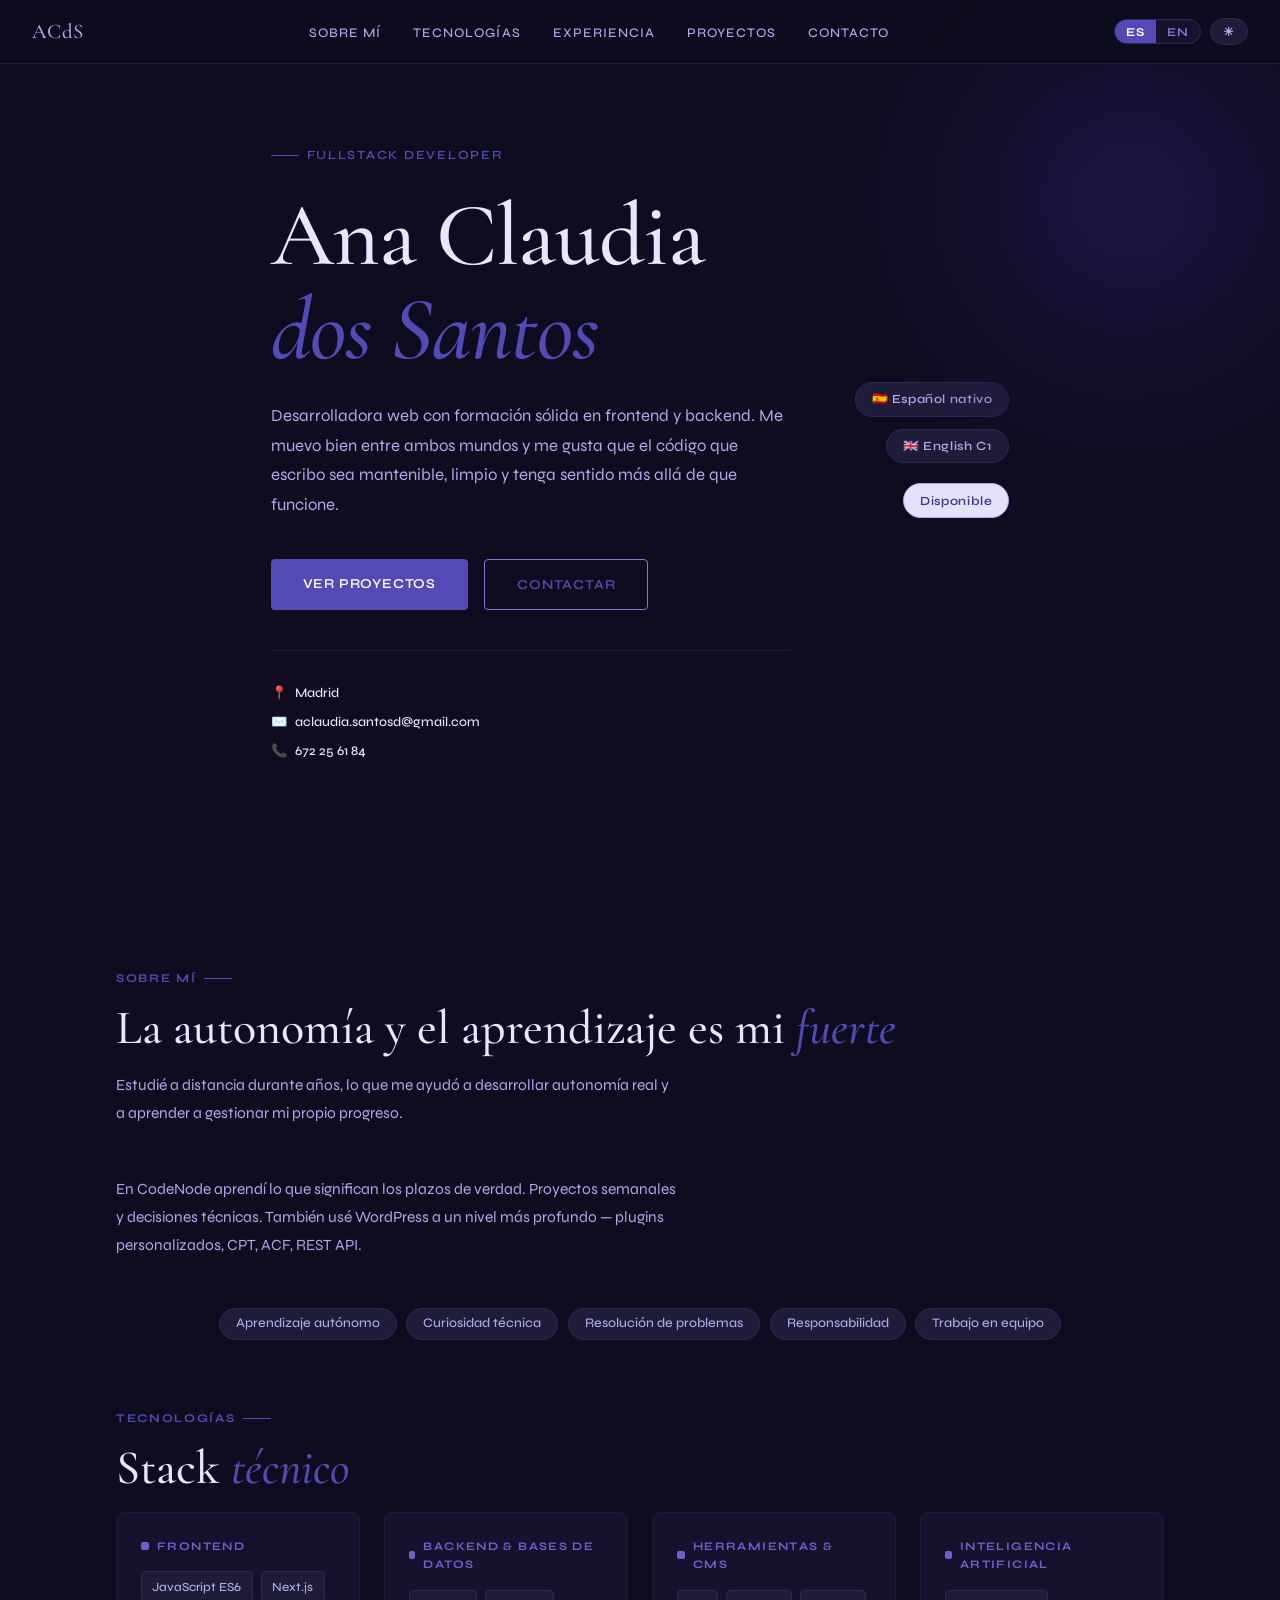
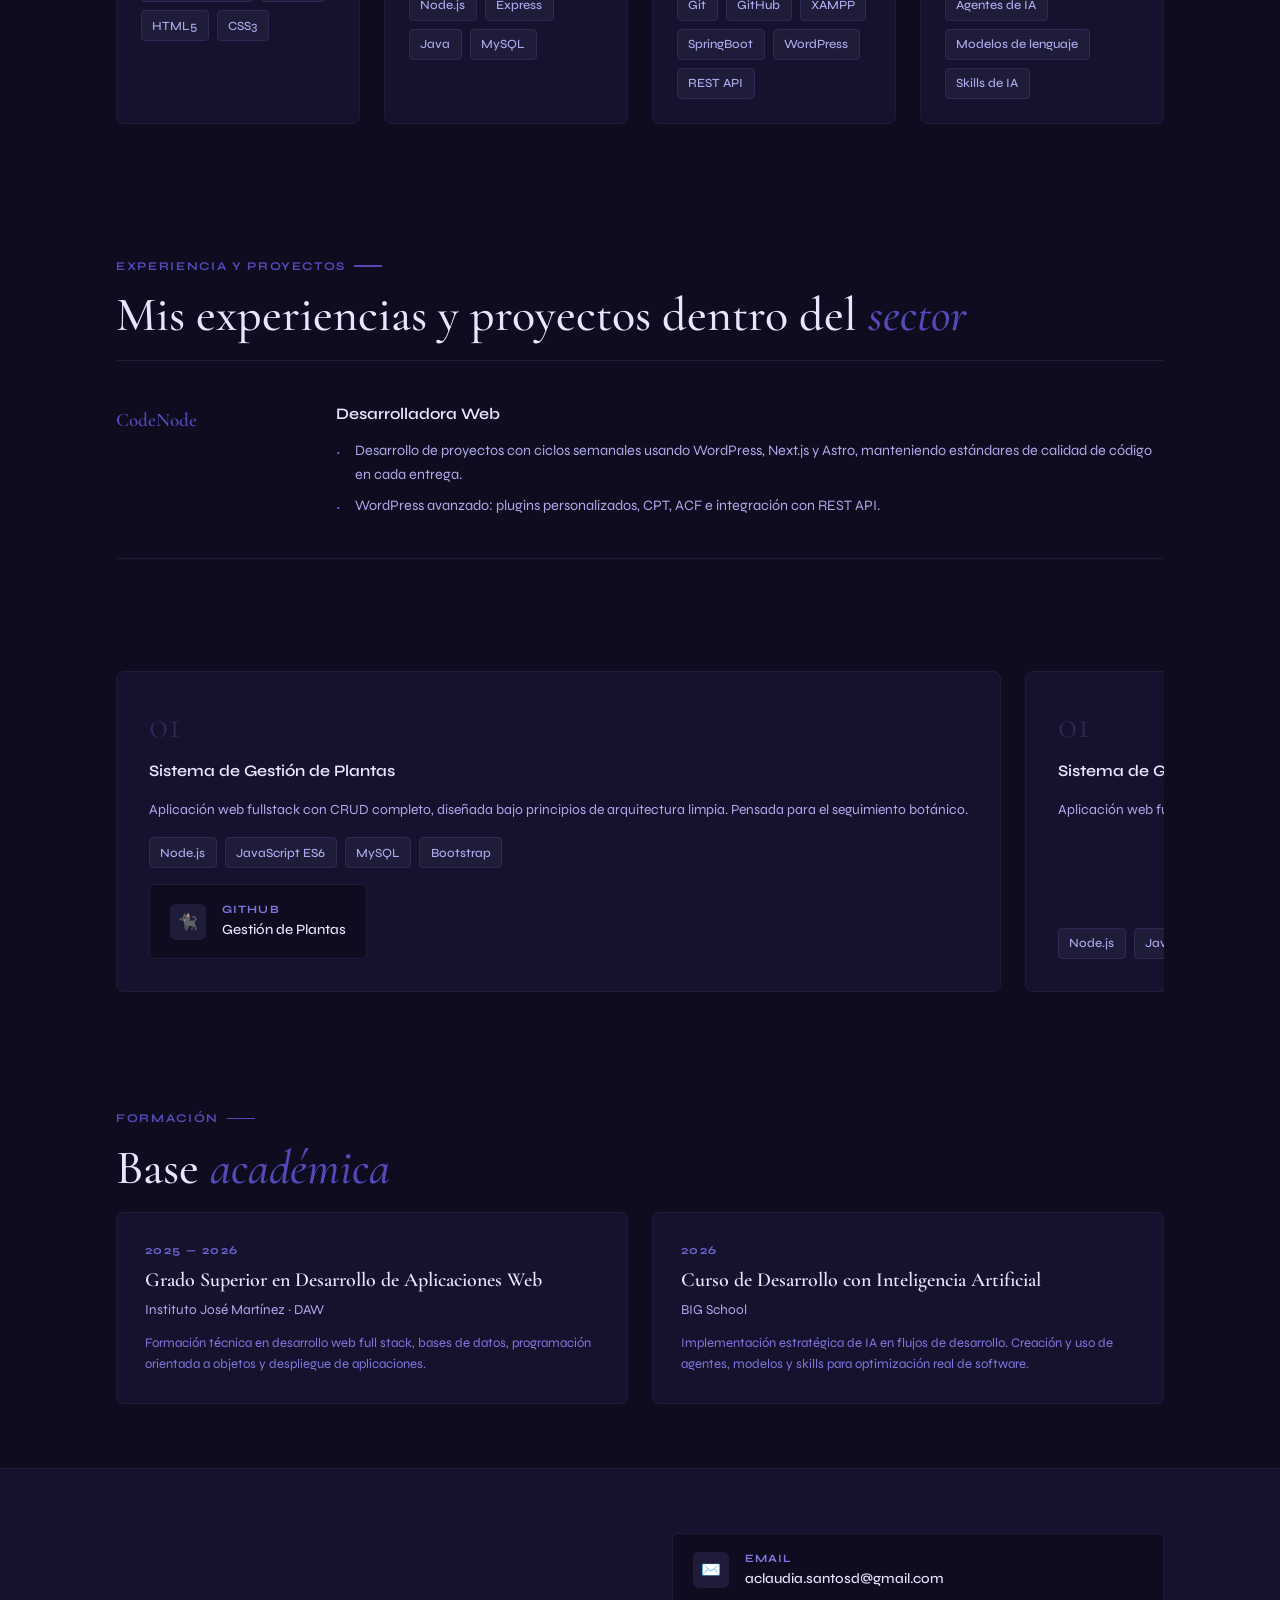
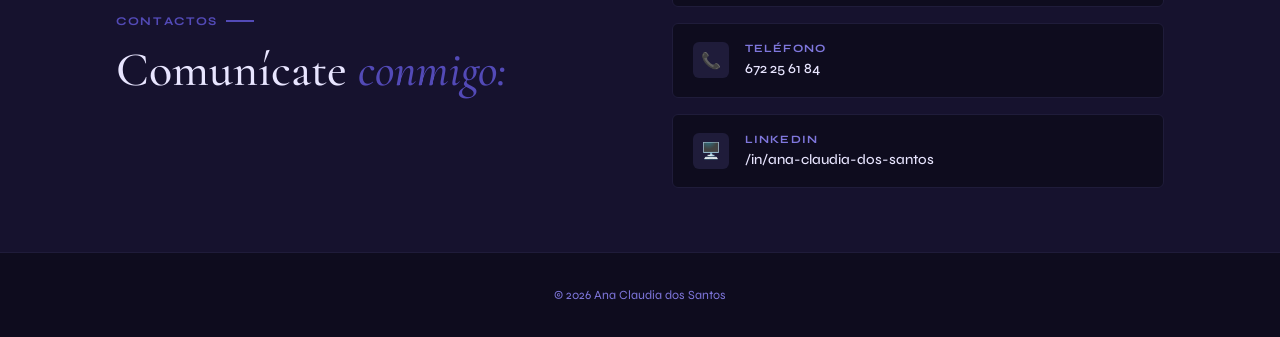
==== index.html @ ebfed87b "Cambio en tarjetas de proyectos." ====
<!DOCTYPE html>
<html lang="es" data-theme="dark">
<head>
  <meta charset="UTF-8" />
  <meta name="viewport" content="width=device-width, initial-scale=1.0" />
  <title>Ana Claudia dos Santos — Fullstack Developer</title>
  <link rel="preconnect" href="https://fonts.googleapis.com" />
  <link rel="preconnect" href="https://fonts.gstatic.com" crossorigin />
  <link href="https://fonts.googleapis.com/css2?family=Cormorant+Garamond:ital,wght@0,300;0,500;0,600;1,300;1,500&family=Syne:wght@400;500;600;700&display=swap" rel="stylesheet" />
  <link rel="stylesheet" href="./styles.css" />
</head>
<body>

<!-- ── NAV ── -->
<nav>
  <a href="#hero" class="nav-logo">ACdS</a>
  <ul class="nav-links">
    <li><a href="#sobre"      data-i18n="nav.about">Sobre mí</a></li>
    <li><a href="#skills"     data-i18n="nav.skills">Tecnologías</a></li>
    <li><a href="#experiencia"data-i18n="nav.exp">Experiencia</a></li>
    <li><a href="#proyectos"  data-i18n="nav.projects">Proyectos</a></li>
    <li><a href="#contacto"   data-i18n="nav.contact">Contacto</a></li>
  </ul>
  <div class="nav-controls">
    <div class="lang-chip" role="group" aria-label="Idioma">
      <button class="lang-opt active" data-lang="es">ES</button>
      <button class="lang-opt"        data-lang="en">EN</button>
    </div>
    <button class="ctrl-btn" id="theme-toggle" aria-label="Cambiar tema">☀</button>
  </div>
</nav>

<!-- ── HERO ── -->
<section id="hero">
  <div class="hero-bg-circle"></div>
  <div class="container">
    <div class="hero-inner">
      <div>
        <div class="hero-eyebrow" data-i18n="hero.eyebrow">Fullstack Developer</div>
        <h1 class="hero-name">Ana Claudia<br><span>dos Santos</span></h1>
        <p class="hero-desc" data-i18n="hero.desc">
          Desarrolladora web con formación sólida en frontend y backend. Me muevo bien entre ambos mundos y me gusta que el código que escribo sea mantenible, limpio y tenga sentido más allá de que funcione.
        </p>
        <div class="hero-cta">
          <a href="#proyectos" class="btn-primary" data-i18n="hero.cta1">Ver proyectos</a>
          <a href="#contacto"  class="btn-outline"  data-i18n="hero.cta2">Contactar</a>
        </div>
        <div class="hero-meta">
          <div class="hero-meta-item">📍 <strong>Madrid</strong></div>
          <div class="hero-meta-item">✉️ <strong>aclaudia.santosd@gmail.com</strong></div>
          <div class="hero-meta-item">📞 <strong>672 25 61 84</strong></div>
        </div>
      </div>
      <div class="hero-badge-stack">
        <div class="lang-badge">🇪🇸 Español nativo</div>
        <div class="lang-badge">🇬🇧 English C1</div>
        <div class="lang-badge" style="margin-top:0.5rem; background:var(--p100); border-color:var(--p300); color:var(--p700);">
          <span data-i18n="hero.available">Disponible</span>
        </div>
      </div>
    </div>
  </div>
</section>

<!-- ── SOBRE MÍ ── -->
<section id="sobre">
  <div class="container">
    <div class="reveal">
      <div class="section-tag" data-i18n="about.tag">Sobre mí</div>
      <h2 class="section-title" data-i18n="about.title">La autonomía y el aprendizaje es mi <em>fuerte</em></h2>
      <p class="section-lead" data-i18n="about.p1">
        Estudié a distancia durante años, lo que me ayudó a desarrollar autonomía real y a aprender a gestionar mi propio progreso.
      </p>
      <p class="section-lead" data-i18n="about.p2">
        En CodeNode aprendí lo que significan los plazos de verdad. Proyectos semanales y decisiones técnicas. También usé WordPress a un nivel más profundo — plugins personalizados, CPT, ACF, REST API.
      </p>
      <div class="soft-skills">
        <div class="soft-pill" data-i18n="soft.1">Aprendizaje autónomo</div>
        <div class="soft-pill" data-i18n="soft.2">Curiosidad técnica</div>
        <div class="soft-pill" data-i18n="soft.3">Resolución de problemas</div>
        <div class="soft-pill" data-i18n="soft.4">Responsabilidad</div>
        <div class="soft-pill" data-i18n="soft.5">Trabajo en equipo</div>
      </div>
    </div>
  </div>
</section>

<!-- ── SKILLS ── -->
<section id="skills" style="padding-top: 0;">
  <div class="container">
    <div class="reveal">
      <div class="section-tag" data-i18n="skills.tag">Tecnologías</div>
      <h2 class="section-title" data-i18n="skills.title">Stack <em>técnico</em></h2>
    </div>
    <div class="skills-grid reveal">

      <div class="skill-category">
        <div class="skill-cat-label" data-i18n="skills.cat1">Frontend</div>
        <div class="tags">
          <span class="tag">JavaScript ES6</span>
          <span class="tag">Next.js</span>
          <span class="tag">HTML5</span>
          <span class="tag">CSS3</span>
        </div>
      </div>

      <div class="skill-category">
        <div class="skill-cat-label" data-i18n="skills.cat2">Backend & Bases de datos</div>
        <div class="tags">
          <span class="tag">Node.js</span>
          <span class="tag">Express</span>
          <span class="tag">Java</span>
          <span class="tag">MySQL</span>
        </div>
      </div>

      <div class="skill-category">
        <div class="skill-cat-label" data-i18n="skills.cat3">Herramientas & CMS</div>
        <div class="tags">
          <span class="tag">Git</span>
          <span class="tag">GitHub</span>
          <span class="tag">XAMPP</span>
          <span class="tag">SpringBoot</span>
          <span class="tag">WordPress</span>
          <span class="tag">REST API</span>
        </div>
      </div>

      <div class="skill-category">
        <div class="skill-cat-label" data-i18n="skills.cat4">Inteligencia Artificial</div>
        <div class="tags">
          <span class="tag">Agentes de IA</span>
          <span class="tag">Modelos de lenguaje</span>
          <span class="tag">Skills de IA</span>
        </div>
      </div>

    </div>
  </div>
</section>

<!-- ── EXPERIENCIA Y PROYECTOS ── ── -->
<section id="experiencia">
  <div class="container">
    <div class="reveal">
      <div class="section-tag" data-i18n="exp.tag">Experiencias y proyectos </div>
      <h2 class="section-title" data-i18n="exp.title">Mi experiencia y proyectos dentro del <em>sector</em></h2>
    </div>
    <div class="reveal">
      <div class="exp-item">
        <div class="exp-left">
          <div class="exp-company">CodeNode</div>
          <div style="margin-top:0.75rem;">
          </div>
        </div>
        <div>
          <div class="exp-role" data-i18n="exp.role">Desarrolladora Web</div>
          <ul class="exp-list">
            <li data-i18n="exp.li1">Desarrollo de proyectos con ciclos semanales usando WordPress, Next.js y Astro, manteniendo estándares de calidad de código en cada entrega.</li>
            <li data-i18n="exp.li3">WordPress avanzado: plugins personalizados, CPT, ACF e integración con REST API.</li>
          </ul>
        </div>
      </div>
    </div>
  </div>
</section>
<section id="proyectos">
  <div class="container">
    <div class="marquee-wrapper">
      <div class="marquee-track">
        
        <div class="project-card">
          <div class="project-num">01</div>
          <div class="project-title" data-i18n="proj1.title">Sistema de Gestión de Plantas</div>
          <p class="project-desc" data-i18n="proj1.desc">Aplicación web fullstack con CRUD completo, diseñada bajo principios de arquitectura limpia. Pensada para el seguimiento botánico.</p>
          <div class="tags">
            <span class="tag">Node.js</span>
            <span class="tag">JavaScript ES6</span>
            <span class="tag">MySQL</span>
            <span class="tag">Bootstrap</span>
          </div>
          <div class="tags">
            <a href="https://github.com/Claudia-dss/Gestion-Plantas" class="contact-link">
              <div class="contact-link-icon">🐈‍⬛</div>
              <div class="contact-link-text">
              <span class="contact-link-label">GitHub</span>
              <span class="contact-link-value">Gestión de Plantas</span>
              </div>
            </a>
          </div>
        </div>

    <!--
        <div class="project-card">
          <div class="project-num">02</div>
          <div class="project-title" data-i18n="proj2.title">Bot para conseguir entradas</div>
          <p class="project-desc" data-i18n="proj2.desc">Diseño y desarrollo de bot funcional desde cero. Este bot espera en la cola virtual y consigue tus entradas. Desarrollado con Java y javaScript.</p>
          <div class="tags">
            <span class="tag">Java</span>
            <span class="tag">JavaScript</span>
            <span class="tag">Json</span>
            <span class="tag">SpringBoot</span>
          </div>
          <div class="tags">
            <a href="https://github.com/Claudia-dss/bot-Compra-Entradas" class="contact-link">
              <div class="contact-link-icon">🐈‍⬛</div>
              <div class="contact-link-text">
              <span class="contact-link-label">GitHub</span>
              <span class="contact-link-value">Bot-Entradas</span>
              </div>
            </a>
          </div>
        </div>

        <div class="project-card">
          <div class="project-num">03</div>
          <div class="project-title" data-i18n="proj4.title">Acortador de URLs</div>
          <p class="project-desc" data-i18n="proj4.desc">Aplicación web fullstack que optimiza la redirección de enlaces mediante Route Handlers.</p>
          <div class="tags">
            <span class="tag">Next.js</span>
            <span class="tag">SQLite</span>
            <span class="tag">Tailwind</span>
          </div>
          <div class="tags">
            <a href="https://github.com/Claudia-dss/codeNode-Semana10.github.io" class="contact-link">
              <div class="contact-link-icon">🐈‍⬛</div>
              <div class="contact-link-text">
              <span class="contact-link-label">GitHub</span>
              <span class="contact-link-value">ShUrls</span>
              </div>
            </a>
          </div>
        </div>
     -->

        <div class="project-card" aria-hidden="true">
          <div class="project-num">01</div>
          <div class="project-title" data-i18n="proj1.title">Sistema de Gestión de Plantas</div>
          <p class="project-desc" data-i18n="proj1.desc">Aplicación web fullstack con CRUD completo, diseñada bajo principios de arquitectura limpia. Pensada para el seguimiento botánico.</p>
          <div class="tags">
            <span class="tag">Node.js</span>
            <span class="tag">JavaScript ES6</span>
            <span class="tag">MySQL</span>
            <span class="tag">Bootstrap</span>
          </div>
        </div>
<!--
        <div class="project-card" aria-hidden="true">
          <div class="project-num">02</div>
          <div class="project-title" data-i18n="proj2.title">Bot para conseguir entradas</div>
          <p class="project-desc" data-i18n="proj2.desc">Diseño y desarrollo de bot funcional desde cero. Este bot espera en la cola virtual y consigue tus entradas. Desarrollado con Java y javaScript.</p>
          <div class="tags">
            <span class="tag">Java</span>
            <span class="tag">JavaScript</span>
            <span class="tag">Json</span>
            <span class="tag">SpringBoot</span>
          </div>
        </div>
        
        <div class="project-card" aria-hidden="true">
          <div class="project-num">03</div>
          <div class="project-title" data-i18n="proj3.title">Acortador de URLs</div>
          <p class="project-desc" data-i18n="proj3.desc">Aplicación web fullstack que optimiza la redirección de enlaces mediante Route Handlers.</p>
          <div class="tags">
            <span class="tag">Next.js</span>
            <span class="tag">SQLite</span>
            <span class="tag">Tailwind</span>
          </div>
        </div>
-->
      </div>
    </div>
  </div>
</section>

<!-- ── FORMACIÓN ── -->
<section id="formacion">
  <div class="container">
    <div class="reveal">
      <div class="section-tag" data-i18n="edu.tag">Formación</div>
      <h2 class="section-title" data-i18n="edu.title">Base <em>académica</em></h2>
    </div>
    <div class="edu-grid reveal">

      <div class="edu-card">
        <div class="edu-year">2025 — 2026</div>
        <div class="edu-degree" data-i18n="edu1.degree">Grado Superior en Desarrollo de Aplicaciones Web</div>
        <div class="edu-school">Instituto José Martínez · DAW</div>
        <p class="edu-note" data-i18n="edu1.note">Formación técnica en desarrollo web full stack, bases de datos, programación orientada a objetos y despliegue de aplicaciones.</p>
      </div>

      <div class="edu-card">
        <div class="edu-year">2026</div>
        <div class="edu-degree" data-i18n="edu2.degree">Curso de Desarrollo con Inteligencia Artificial</div>
        <div class="edu-school">BIG School</div>
        <p class="edu-note" data-i18n="edu2.note">Implementación estratégica de IA en flujos de desarrollo. Creación y uso de agentes, modelos y skills para optimización real de software.</p>
      </div>

    </div>
  </div>
</section>

<!-- ── CONTACTO ── -->
<section id="contacto">
  <div class="container">
    <div class="contact-inner">
      <div class="reveal">
        <div class="section-tag" data-i18n="contact.tag">Contactos</div>
        <h2 class="section-title" data-i18n="contact.title">Comunícate <em>conmigo</em></h2>
      </div>
      <div class="contact-links reveal">
        <a href="mailto:aclaudia.santosd@gmail.com" class="contact-link">
          <div class="contact-link-icon">✉️</div>
          <div class="contact-link-text">
            <span class="contact-link-label">Email</span>
            <span class="contact-link-value">aclaudia.santosd@gmail.com</span>
          </div>
        </a>
        <a href="tel:+34672256184" class="contact-link">
          <div class="contact-link-icon">📞</div>
          <div class="contact-link-text">
            <span class="contact-link-label" data-i18n="contact.phone">Teléfono</span>
            <span class="contact-link-value">672 25 61 84</span>
          </div>
        </a>
        <a href="www.linkedin.com/in/ana-claudia-dos-santos-423b73207" class="contact-link">
          <div class="contact-link-icon">🖥️</div>
          <div class="contact-link-text">
            <span class="contact-link-label">LinkedIn</span>
            <span class="contact-link-value">/in/ana-claudia-dos-santos</span>
          </div>
        </a>
      </div>
    </div>
  </div>
</section>

<footer>
  <p>© 2026 Ana Claudia dos Santos</p>
</footer>

<script src="./main.js"></script>
</body>
</html>
---- styles.css ----
:root {
  --p900: #1a1540;
  --p800: #26215C;
  --p700: #3C3489;
  --p600: #534AB7;
  --p500: #6B62CC;
  --p400: #7F77DD;
  --p300: #AFA9EC;
  --p200: #CECBF6;
  --p100: #E4E2FB;
  --p50:  #F2F1FD;

  --bg:         #F9F8FF;
  --bg-card:    #FFFFFF;
  --bg-nav:     rgba(249,248,255,0.88);
  --text:       #1a1540;
  --text-muted: #534AB7;
  --text-soft:  #7F77DD;
  --border:     #CECBF6;
  --border-soft:#E4E2FB;
  --accent:     #534AB7;
  --tag-bg:     #EEEDFE;
  --tag-text:   #3C3489;
  --hero-line:  #AFA9EC;
}

[data-theme="dark"] {
  --bg:         #0e0c1e;
  --bg-card:    #16122e;
  --bg-nav:     rgba(14,12,30,0.92);
  --text:       #e8e5ff;
  --text-muted: #AFA9EC;
  --text-soft:  #7F77DD;
  --border:     #2e2855;
  --border-soft:#1f1c3a;
  --accent:     #7F77DD;
  --tag-bg:     #1f1c3a;
  --tag-text:   #AFA9EC;
  --hero-line:  #3C3489;
}

*, *::before, *::after { box-sizing: border-box; margin: 0; padding: 0; }

html { scroll-behavior: smooth; }

body {
  font-family: 'Syne', sans-serif;
  background: var(--bg);
  color: var(--text);
  line-height: 1.6;
  transition: background 0.35s, color 0.35s;
}

/* ── NAV ── */
nav {
  position: fixed;
  top: 0; left: 0; right: 0;
  z-index: 100;
  background: var(--bg-nav);
  backdrop-filter: blur(12px);
  border-bottom: 1px solid var(--border-soft);
  padding: 0 2rem;
  height: 64px;
  display: flex;
  align-items: center;
  justify-content: space-between;
  transition: background 0.35s;
}
.nav-logo {
  font-family: 'Cormorant Garamond', serif;
  font-size: 1.3rem;
  font-weight: 500;
  color: var(--p700);
  letter-spacing: 0.02em;
  text-decoration: none;
}

[data-theme="dark"] .nav-logo { 
  color: var(--p300); 
}

.nav-links {
  display: flex;
  align-items: center;
  gap: 2rem;
  list-style: none;
}
.nav-links a {
  font-size: 0.82rem;
  font-weight: 500;
  letter-spacing: 0.08em;
  text-transform: uppercase;
  color: var(--text-muted);
  text-decoration: none;
  transition: color 0.2s;
}
.nav-links a:hover { color: var(--accent); }

.nav-controls {
  display: flex;
  align-items: center;
  gap: 0.6rem;
}
.ctrl-btn {
  background: var(--tag-bg);
  border: 1px solid var(--border);
  color: var(--tag-text);
  font-family: 'Syne', sans-serif;
  font-size: 0.78rem;
  font-weight: 600;
  letter-spacing: 0.06em;
  padding: 0.3rem 0.75rem;
  border-radius: 99px;
  cursor: pointer;
  transition: background 0.2s, color 0.2s;
}
.ctrl-btn:hover { background: var(--p600); color: #fff; border-color: var(--p600); }

/* ── LAYOUT ── */
section { padding: 4rem 0; }
.container { max-width: 1080px; margin: 0 auto; padding: 0 1rem; }

#proyectos {
  padding: 3rem 0;
}

/* ── HERO ── */
#hero {
  min-height: 100vh;
  display: flex;
  align-items: center;
  padding-top: 64px;
  position: relative;
  overflow: hidden;
}
.hero-bg-circle {
  position: absolute;
  width: 600px; height: 600px;
  border-radius: 50%;
  background: radial-gradient(circle, var(--p100) 0%, transparent 70%);
  top: -100px; right: -150px;
  pointer-events: none;
  opacity: 0.6;
}
[data-theme="dark"] .hero-bg-circle {
  background: radial-gradient(circle, var(--p900) 0%, transparent 70%);
  opacity: 1;
}
.hero-inner {
  display: grid;
  grid-template-columns: 1fr auto;
  gap: 4rem;
  align-items: center;
  width: 100%;
}
.hero-eyebrow {
  display: inline-flex;
  align-items: center;
  gap: 0.5rem;
  font-size: 0.78rem;
  font-weight: 600;
  letter-spacing: 0.14em;
  text-transform: uppercase;
  color: var(--p600);
  margin-bottom: 1.5rem;
}
.hero-eyebrow::before {
  content: '';
  display: block;
  width: 28px; height: 1.5px;
  background: var(--p600);
}
h1.hero-name {
  font-family: 'Cormorant Garamond', serif;
  font-size: clamp(3.2rem, 7vw, 6rem);
  font-weight: 500;
  line-height: 1.05;
  letter-spacing: -0.01em;
  color: var(--text);
  margin-bottom: 1.5rem;
}
h1.hero-name span { color: var(--p600); font-style: italic; }

.hero-desc {
  font-size: 1.05rem;
  color: var(--text-muted);
  max-width: 520px;
  line-height: 1.75;
  margin-bottom: 2.5rem;
  font-weight: 400;
}
.hero-cta {
  display: flex;
  gap: 1rem;
  flex-wrap: wrap;
}
.btn-primary {
  background: var(--p600);
  color: #fff;
  border: none;
  padding: 0.85rem 2rem;
  border-radius: 4px;
  font-family: 'Syne', sans-serif;
  font-size: 0.85rem;
  font-weight: 600;
  letter-spacing: 0.06em;
  text-transform: uppercase;
  text-decoration: none;
  cursor: pointer;
  transition: background 0.2s, transform 0.15s;
}
.btn-primary:hover { background: var(--p700); transform: translateY(-1px); }

.btn-outline {
  background: transparent;
  color: var(--p600);
  border: 1.5px solid var(--p400);
  padding: 0.85rem 2rem;
  border-radius: 4px;
  font-family: 'Syne', sans-serif;
  font-size: 0.85rem;
  font-weight: 600;
  letter-spacing: 0.06em;
  text-transform: uppercase;
  text-decoration: none;
  cursor: pointer;
  transition: border-color 0.2s, color 0.2s, transform 0.15s;
}
.btn-outline:hover { border-color: var(--p600); color: var(--p700); transform: translateY(-1px); }

.hero-meta {
  display: flex;
  flex-direction: column;
  gap: 0.5rem;
  margin-top: 2.5rem;
  padding-top: 2rem;
  border-top: 1px solid var(--border-soft);
}
.hero-meta-item {
  font-size: 0.82rem;
  color: var(--text-soft);
  display: flex;
  align-items: center;
  gap: 0.5rem;
}
.hero-meta-item strong { color: var(--text); font-weight: 500; }

.hero-badge-stack {
  display: flex;
  flex-direction: column;
  gap: 0.75rem;
  align-items: flex-end;
}
.lang-badge {
  background: var(--tag-bg);
  border: 1px solid var(--border);
  border-radius: 99px;
  padding: 0.4rem 1rem;
  font-size: 0.78rem;
  font-weight: 600;
  letter-spacing: 0.05em;
  color: var(--tag-text);
}

/* ── SECTION HEADERS ── */
.section-tag {
  display: inline-flex;
  align-items: center;
  gap: 0.5rem;
  font-size: 0.74rem;
  font-weight: 700;
  letter-spacing: 0.14em;
  text-transform: uppercase;
  color: var(--p600);
  margin-bottom: 0.8rem;
}
.section-tag::after {
  content: '';
  display: block;
  width: 28px; height: 1.5px;
  background: var(--p600);
}
h2.section-title {
  font-family: 'Cormorant Garamond', serif;
  font-size: clamp(2rem, 4vw, 3rem);
  font-weight: 500;
  line-height: 1.15;
  color: var(--text);
  margin-bottom: 1rem;
}
h2.section-title em { color: var(--p600); font-style: italic; }

.section-lead {
  color: var(--text-muted);
  max-width: 560px;
  line-height: 1.8;
  margin-bottom: 3rem;
  font-size: 0.97rem;
}

/* ── DIVIDER ── */
.divider {
  width: 100%;
  height: 1px;
  background: var(--border-soft);
}

/* ── TECH TAGS ── */
.skills-grid {
  display: grid;
  grid-template-columns: repeat(auto-fit, minmax(240px, 1fr));
  gap: 1.5rem;
}
.skill-category {
  background: var(--bg-card);
  border: 1px solid var(--border-soft);
  border-radius: 8px;
  padding: 1.5rem;
  transition: border-color 0.2s, transform 0.2s;
}
.skill-category:hover { border-color: var(--p400); transform: translateY(-2px); }

.skill-cat-label {
  font-size: 0.72rem;
  font-weight: 700;
  letter-spacing: 0.12em;
  text-transform: uppercase;
  color: var(--p500);
  margin-bottom: 1rem;
  display: flex;
  align-items: center;
  gap: 0.5rem;
}
.skill-cat-label::before {
  content: '';
  display: inline-block;
  width: 8px; height: 8px;
  border-radius: 2px;
  background: var(--p500);
}
.tags {
  display: flex;
  flex-wrap: wrap;
  gap: 0.5rem;
}
.tag {
  background: var(--tag-bg);
  color: var(--tag-text);
  border: 1px solid var(--border);
  border-radius: 4px;
  padding: 0.28rem 0.65rem;
  font-size: 0.78rem;
  font-weight: 500;
  transition: background 0.15s;
}
.tag:hover { background: var(--p200); }
[data-theme="dark"] .tag:hover { background: var(--p800); }

/* ── SOFT SKILLS ── */
.soft-skills {
  display: flex;
  flex-wrap: wrap;
  gap: 0.6rem;
  justify-content: center;
  margin-top: 1.5rem;
}

.soft-pill:hover { border-color: var(--p400); transform: translateY(-2px); }

.soft-pill {
  background: var(--tag-bg);
  color: var(--tag-text);
  border: 1px solid var(--border);
  border-radius: 99px;
  padding: 0.3rem 1rem;
  font-size: 0.82rem;
  font-weight: 500;
}

/* ── EXPERIENCE ── */
.exp-item {
  display: grid;
  grid-template-columns: 180px 1fr;
  gap: 2.5rem;
  padding: 2.5rem 0;
  border-bottom: 1px solid var(--border-soft);
}
.exp-item:first-child { border-top: 1px solid var(--border-soft); }

.exp-left { padding-top: 0.25rem; }

.exp-company {
  font-family: 'Cormorant Garamond', serif;
  font-size: 1.2rem;
  font-weight: 600;
  color: var(--p600);
  margin-bottom: 0.3rem;
}
.exp-period {
  font-size: 0.78rem;
  color: var(--text-soft);
  letter-spacing: 0.04em;
}
.exp-role {
  font-size: 1rem;
  font-weight: 600;
  color: var(--text);
  margin-bottom: 0.8rem;
}
.exp-list {
  list-style: none;
  display: flex;
  flex-direction: column;
  gap: 0.5rem;
}
.exp-list li {
  font-size: 0.9rem;
  color: var(--text-muted);
  line-height: 1.65;
  padding-left: 1.2rem;
  position: relative;
}
.exp-list li::before {
  content: '·';
  position: absolute;
  left: 0;
  color: var(--p500);
  font-size: 1.2rem;
  line-height: 1.4;
}

/* ── PROJECTS ── */
.projects-grid {
  display: grid;
  grid-template-columns: repeat(auto-fit, minmax(280px, 1fr));
  gap: 1.5rem;
}
.project-card {
  background: var(--bg-card);
  border: 1px solid var(--border-soft);
  border-radius: 8px;
  padding: 2rem;
  display: flex;
  flex-direction: column;
  gap: 1rem;
  transition: border-color 0.2s, transform 0.2s;
  position: relative;
  overflow: hidden;
}
.project-card::before {
  content: '';
  position: absolute;
  top: 0; left: 0; right: 0;
  height: 3px;
  background: linear-gradient(90deg, var(--p600), var(--p400));
  opacity: 0;
  transition: opacity 0.2s;
}
.project-card:hover { border-color: var(--p400); transform: translateY(-3px); }
.project-card:hover::before { opacity: 1; }

.project-num {
  font-family: 'Cormorant Garamond', serif;
  font-size: 2.5rem;
  font-weight: 300;
  color: var(--border);
  line-height: 1;
  transition: color 0.2s;
}
.project-card:hover .project-num { color: var(--p200); }

.project-title {
  font-size: 1rem;
  font-weight: 600;
  color: var(--text);
  line-height: 1.35;
}
.project-desc {
  font-size: 0.87rem;
  color: var(--text-muted);
  line-height: 1.7;
  flex: 1;
}

/* ── EDUCATION ── */
.edu-grid {
  display: grid;
  grid-template-columns: repeat(auto-fit, minmax(300px, 1fr));
  gap: 1.5rem;
}
.edu-card {
  background: var(--bg-card);
  border: 1px solid var(--border-soft);
  border-radius: 8px;
  padding: 1.75rem;
  transition: border-color 0.2s;
}
.edu-card:hover { border-color: var(--p400); }

.edu-year {
  font-size: 0.74rem;
  font-weight: 700;
  letter-spacing: 0.12em;
  color: var(--p500);
  text-transform: uppercase;
  margin-bottom: 0.5rem;
}
.edu-degree {
  font-family: 'Cormorant Garamond', serif;
  font-size: 1.25rem;
  font-weight: 600;
  color: var(--text);
  line-height: 1.25;
  margin-bottom: 0.4rem;
}
.edu-school {
  font-size: 0.85rem;
  color: var(--text-muted);
  margin-bottom: 0.75rem;
}
.edu-note {
  font-size: 0.82rem;
  color: var(--text-soft);
  line-height: 1.6;
}

/* ── CONTACT ── */
#contacto { background: var(--bg-card); border-top: 1px solid var(--border-soft); border-bottom: 1px solid var(--border-soft); }

.contact-inner {
  display: grid;
  grid-template-columns: 1fr 1fr;
  gap: 4rem;
  align-items: center;
}
.contact-links {
  display: flex;
  flex-direction: column;
  gap: 1rem;
}
.contact-link {
  display: flex;
  align-items: center;
  gap: 1rem;
  padding: 1rem 1.25rem;
  background: var(--bg);
  border: 1px solid var(--border-soft);
  border-radius: 6px;
  text-decoration: none;
  color: var(--text);
  font-size: 0.9rem;
  transition: border-color 0.2s, transform 0.15s;
}
.contact-link:hover { border-color: var(--p400); transform: translateX(4px); }

.contact-link-icon {
  width: 36px; height: 36px;
  background: var(--tag-bg);
  border-radius: 6px;
  display: flex;
  align-items: center;
  justify-content: center;
  font-size: 1rem;
  flex-shrink: 0;
}
.contact-link-text {
  display: flex;
  flex-direction: column;
}
.contact-link-label {
  font-size: 0.7rem;
  font-weight: 700;
  letter-spacing: 0.1em;
  text-transform: uppercase;
  color: var(--text-soft);
}
.contact-link-value {
  font-size: 0.88rem;
  font-weight: 500;
  color: var(--text);
}

/* ── FOOTER ── */
footer {
  padding: 2rem;
  text-align: center;
  font-size: 0.78rem;
  color: var(--text-soft);
}

/* ── LANG SWITCHER ── */
.lang-chip {
  display: inline-flex;
  border: 1.5px solid var(--border);
  border-radius: 99px;
  overflow: hidden;
  background: var(--bg-card);
}
.lang-opt {
  padding: 0.28rem 0.7rem;
  font-size: 0.75rem;
  font-weight: 700;
  letter-spacing: 0.06em;
  color: var(--text-soft);
  cursor: pointer;
  border: none;
  background: none;
  font-family: 'Syne', sans-serif;
  transition: background 0.2s, color 0.2s;
}
.lang-opt.active {
  background: var(--p600);
  color: #fff;
}

/* ── SCROLL REVEAL ── */
.reveal {
  opacity: 0;
  transform: translateY(22px);
  transition: opacity 0.6s ease, transform 0.6s ease;
}
.reveal.visible {
  opacity: 1;
  transform: translateY(0);
}

/* ── RESPONSIVE ── */
@media (max-width: 768px) {
  .hero-inner        { grid-template-columns: 1fr; }
  .hero-badge-stack  { display: none; }
  .exp-item          { grid-template-columns: 1fr; gap: 0.75rem; }
  .contact-inner     { grid-template-columns: 1fr; gap: 2rem; }
  nav .nav-links     { display: none; }
  h1.hero-name       { font-size: 2.8rem; }
  .soft-skills       { gap: 0.5rem; }
}

/* ── MARQUEE ── */
.marquee-wrapper {
  overflow: hidden;
}

.marquee-track {
  display: flex;
  gap: 1.5rem;
  width: max-content;
  animation: marquee-ltr 30s linear infinite;
}

@keyframes marquee-ltr {
  from { transform: translateX(0%); }
  to   { transform: translateX(-50%);  }
}

/* Pausa al pasar el ratón por encima */
.marquee-wrapper:hover .marquee-track {
  animation-play-state: paused;
}
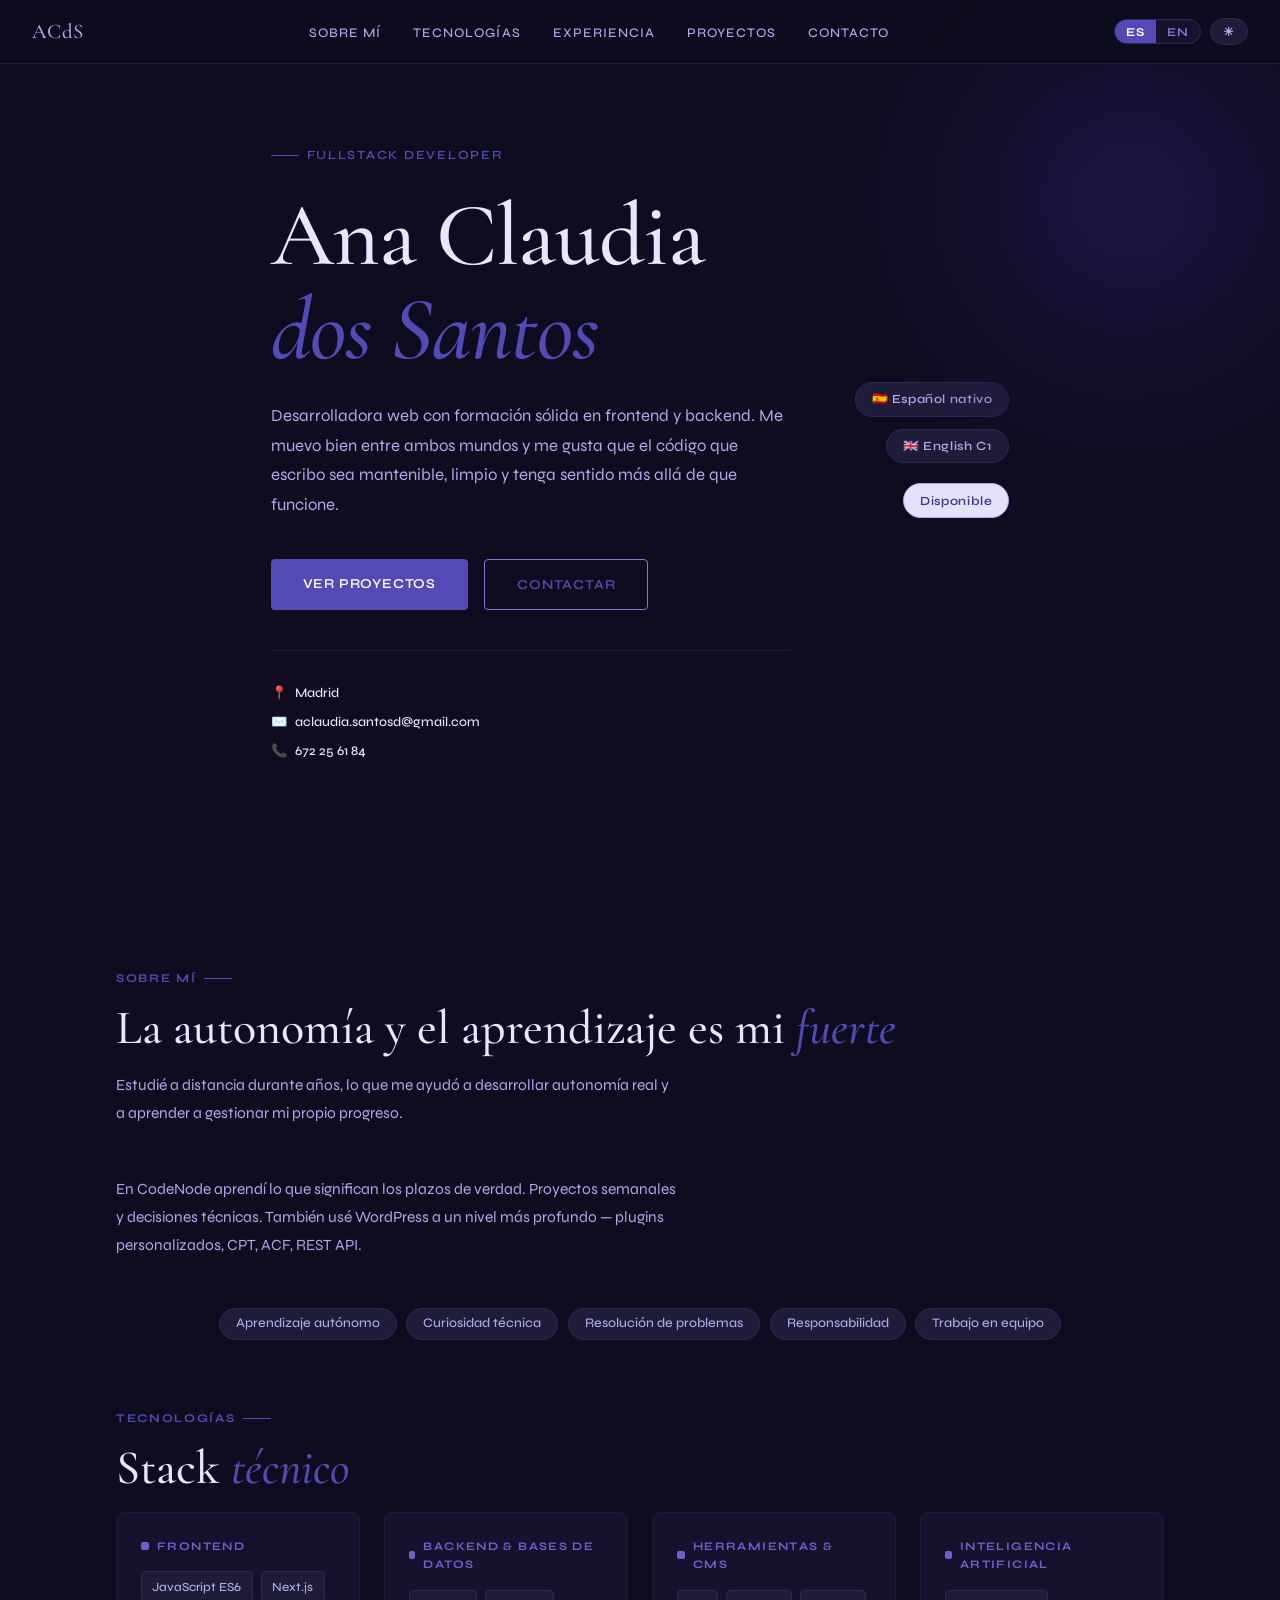
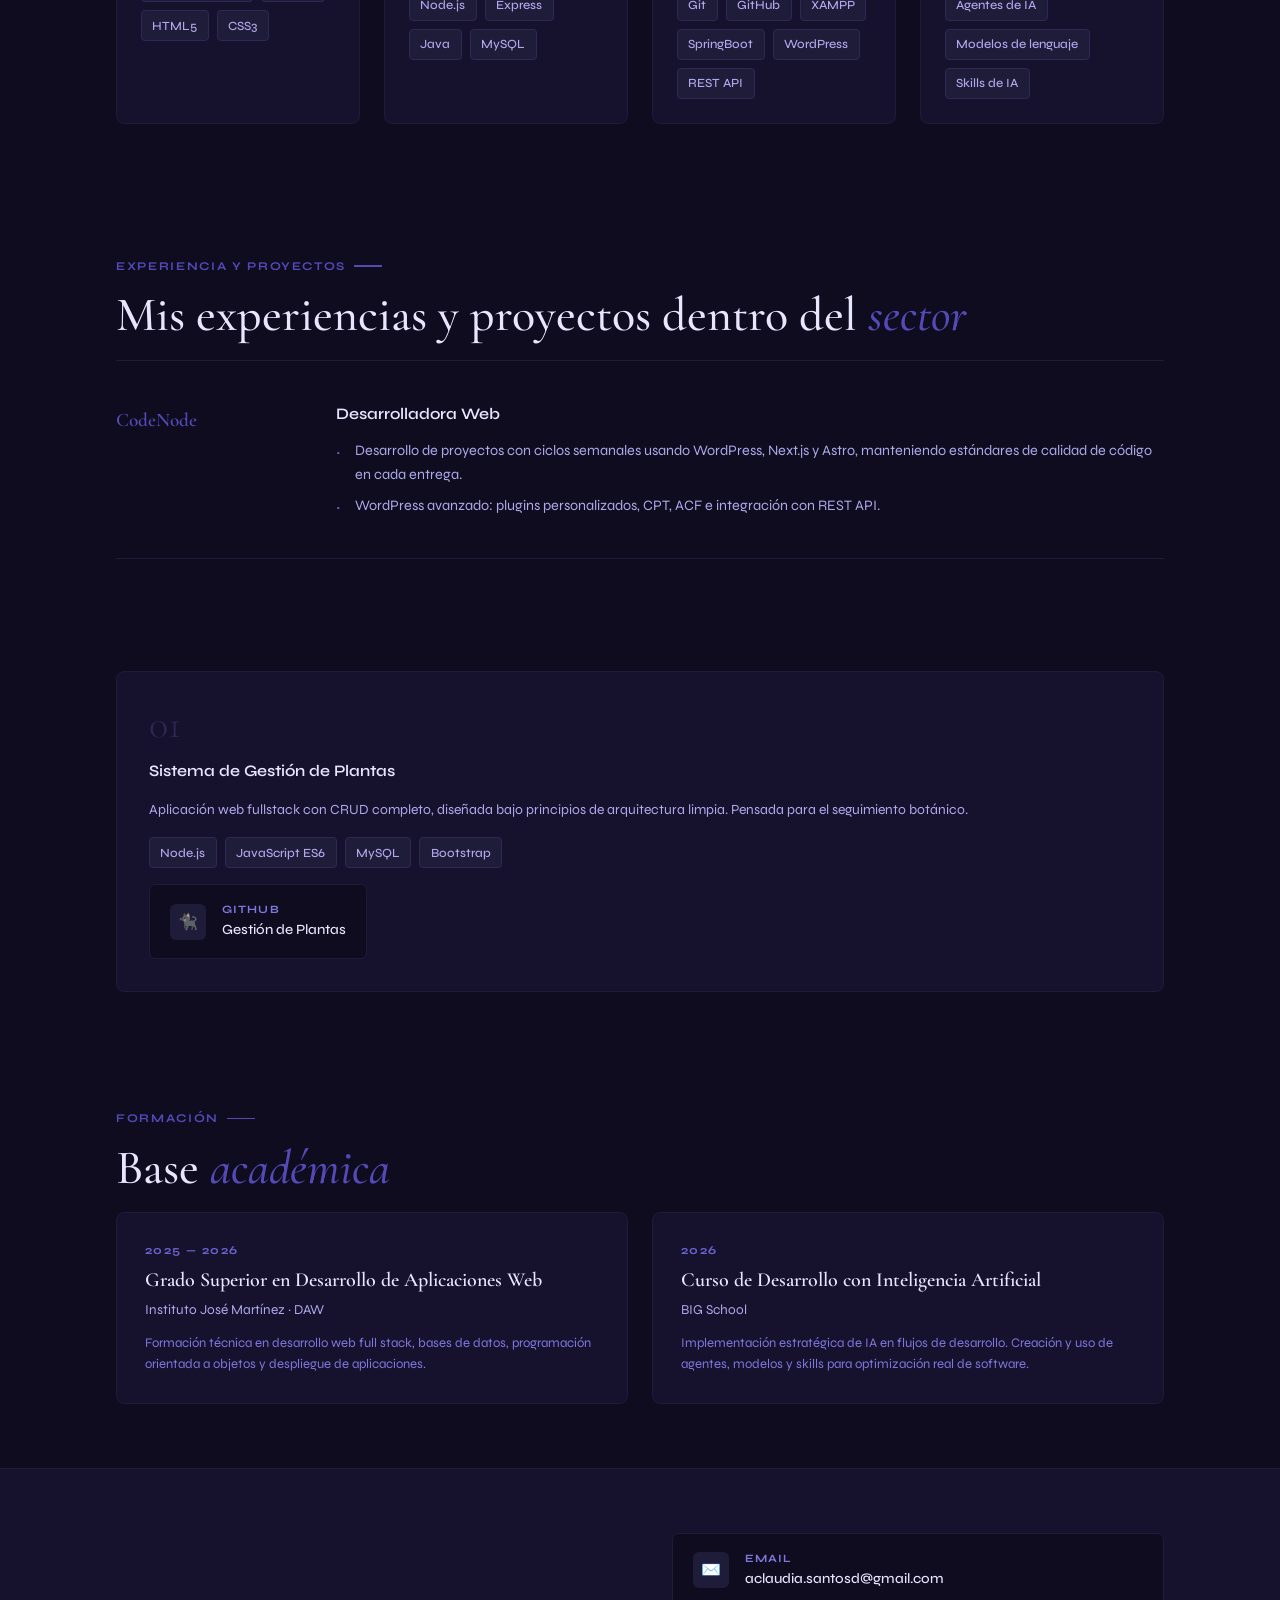
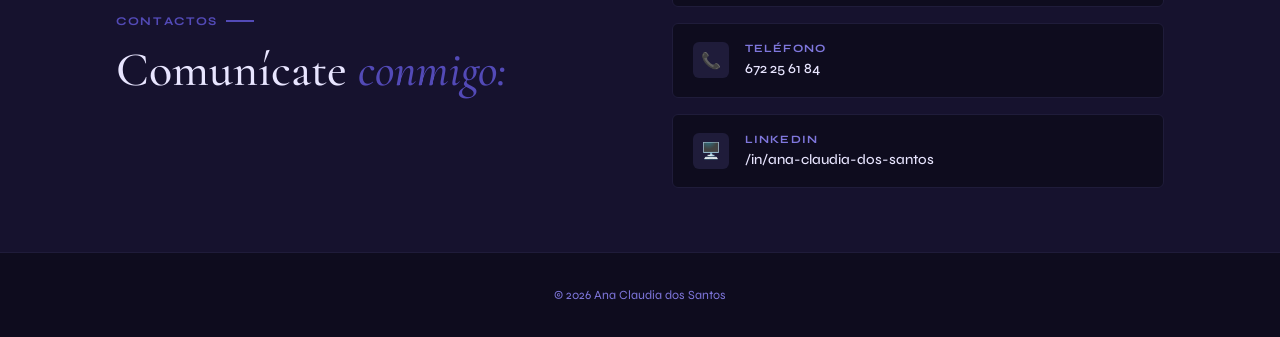
==== commit 2b1976bd: "Remove unused project card and marquee wrapper Removed commented-out project card and marquee wrappe" ====
--- a/index.html
+++ b/index.html
@@ -166,8 +166,6 @@
 </section>
 <section id="proyectos">
   <div class="container">
-    <div class="marquee-wrapper">
-      <div class="marquee-track">
         
         <div class="project-card">
           <div class="project-num">01</div>
@@ -232,7 +230,7 @@
           </div>
         </div>
      -->
-
+<!--
         <div class="project-card" aria-hidden="true">
           <div class="project-num">01</div>
           <div class="project-title" data-i18n="proj1.title">Sistema de Gestión de Plantas</div>
@@ -268,8 +266,7 @@
           </div>
         </div>
 -->
-      </div>
-    </div>
+
   </div>
 </section>
 
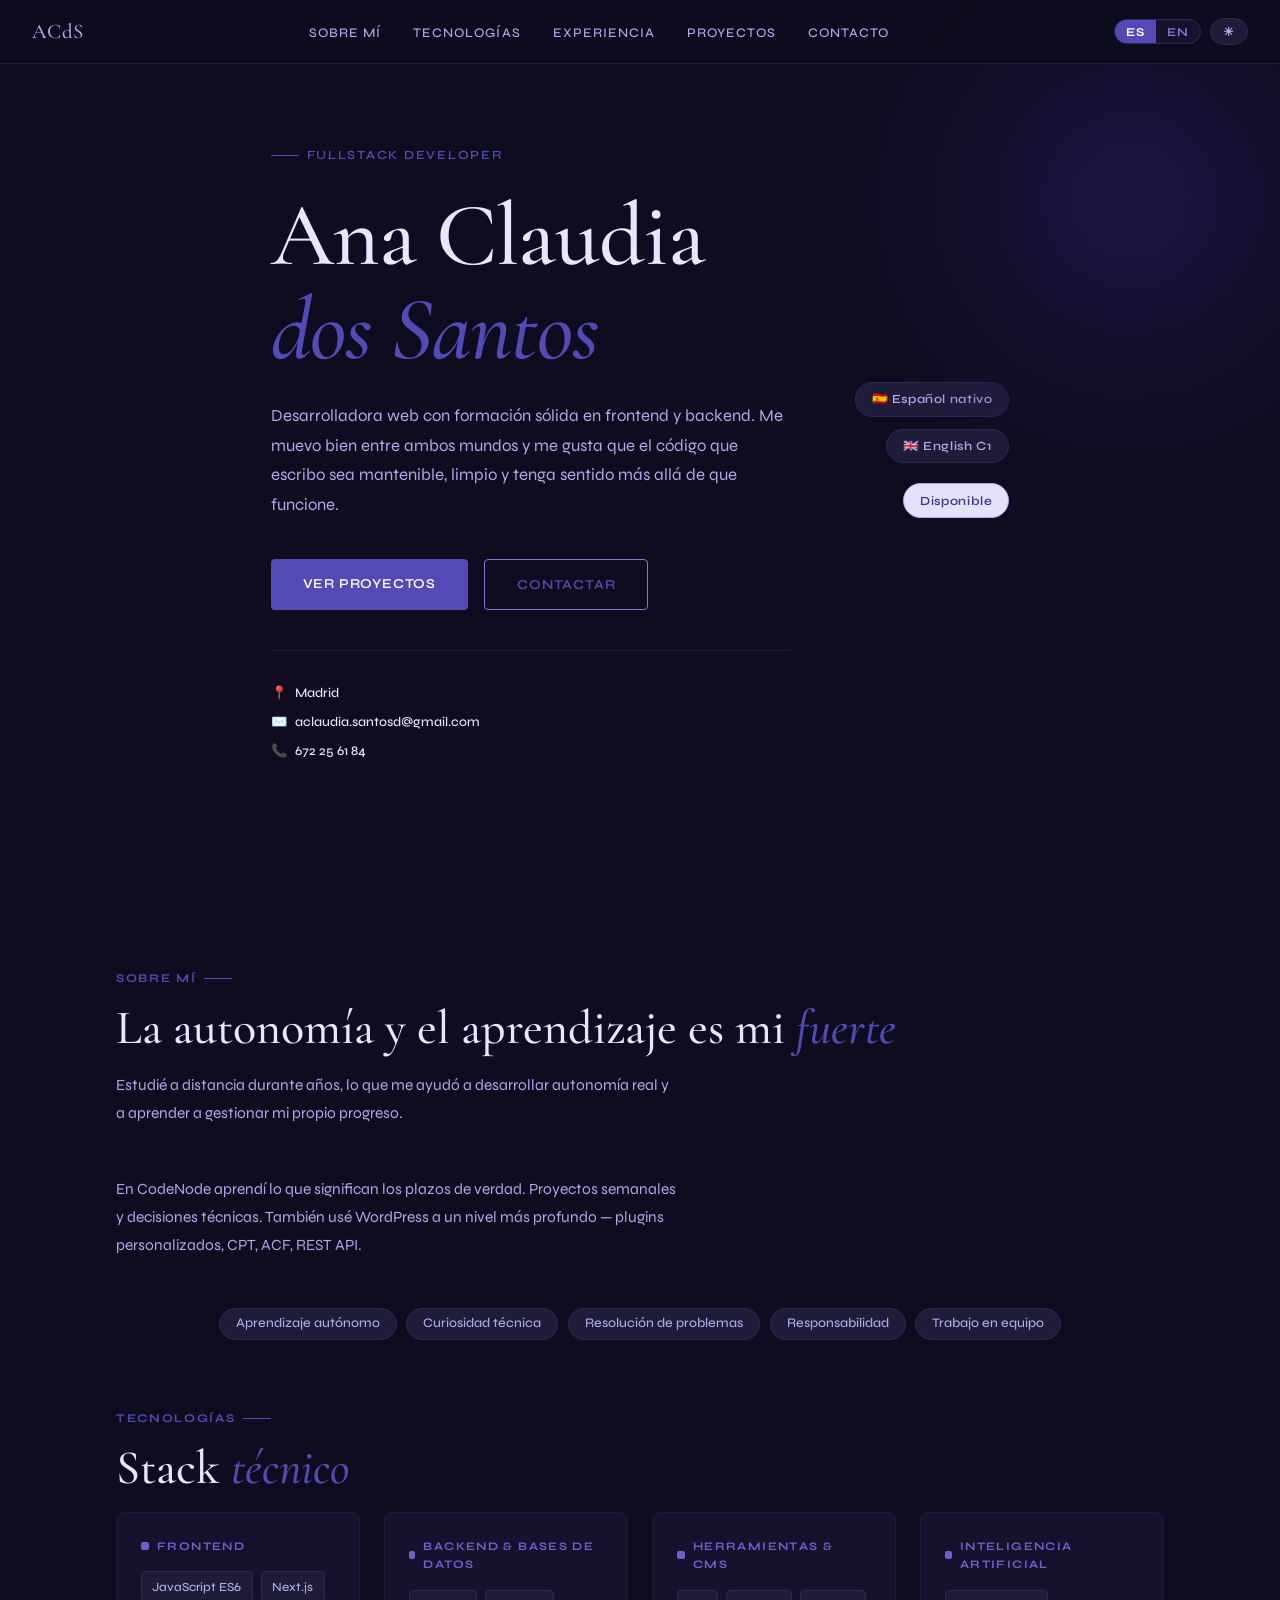
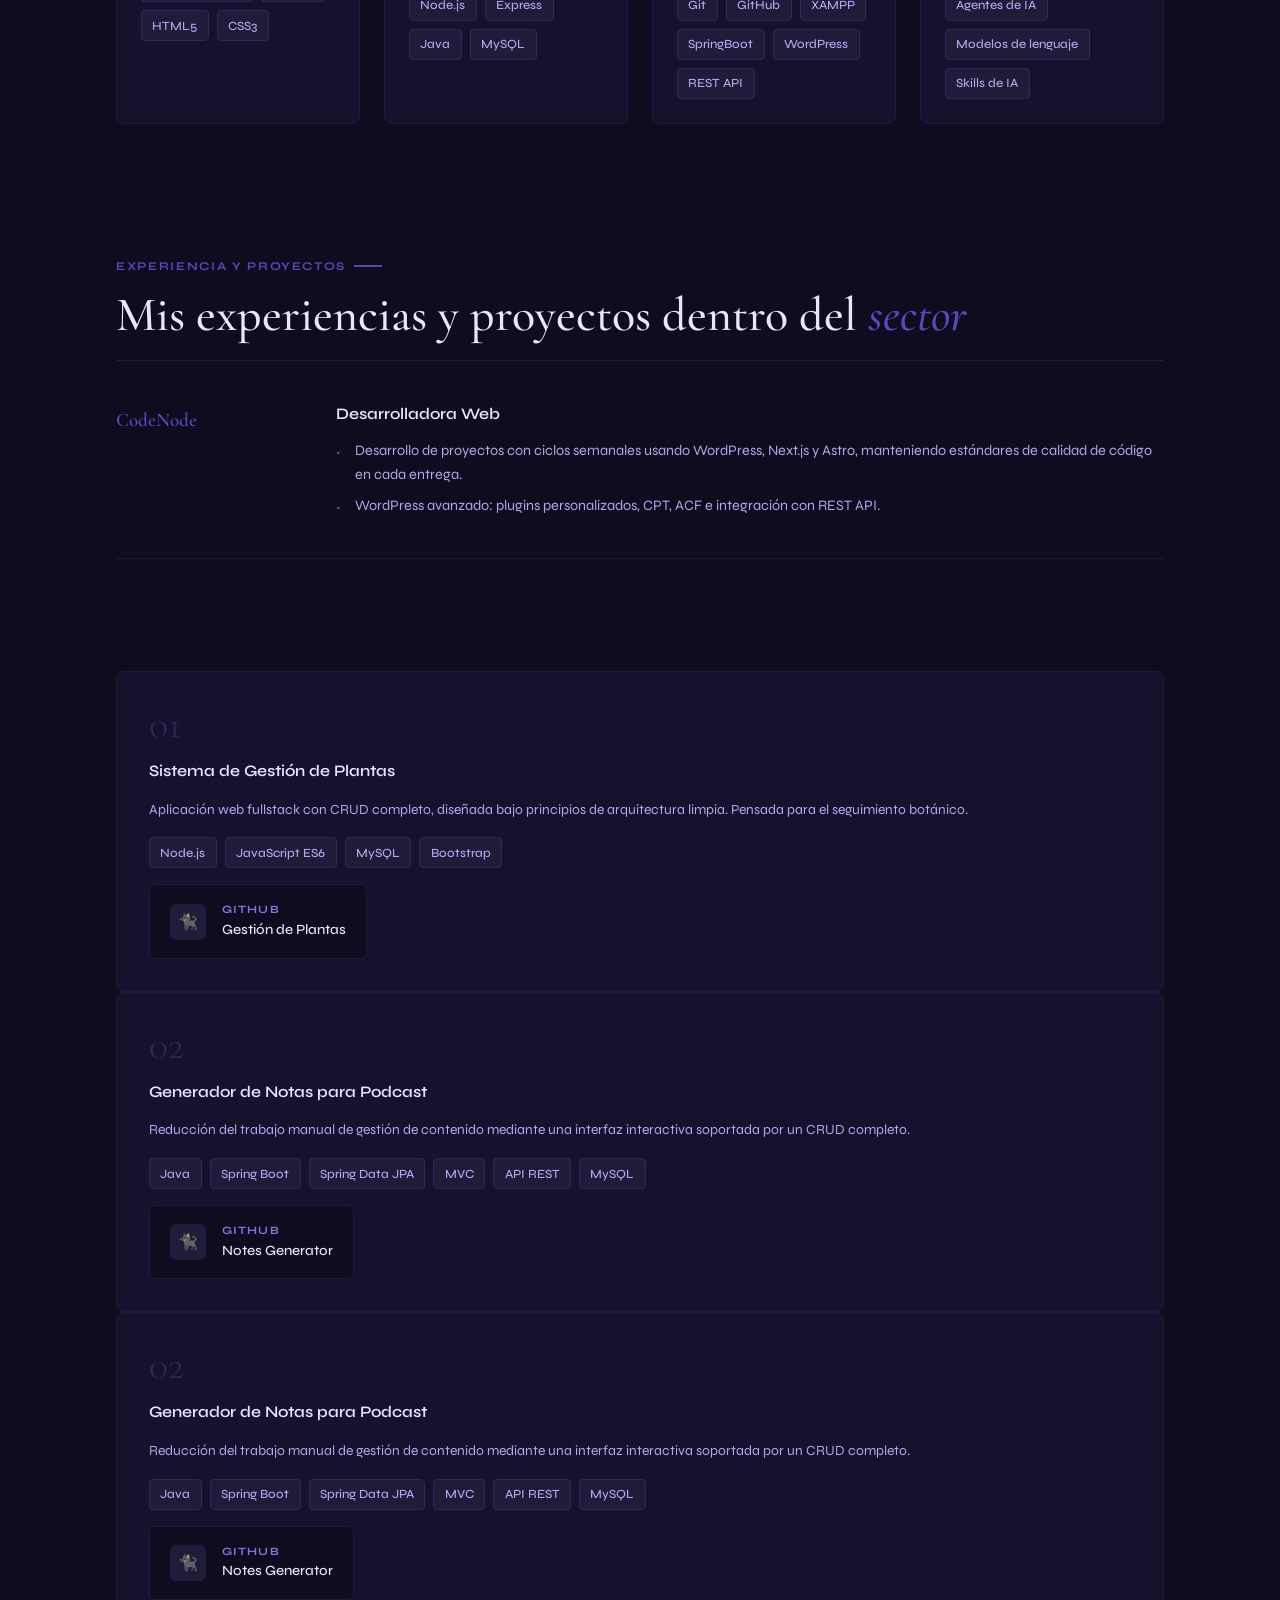
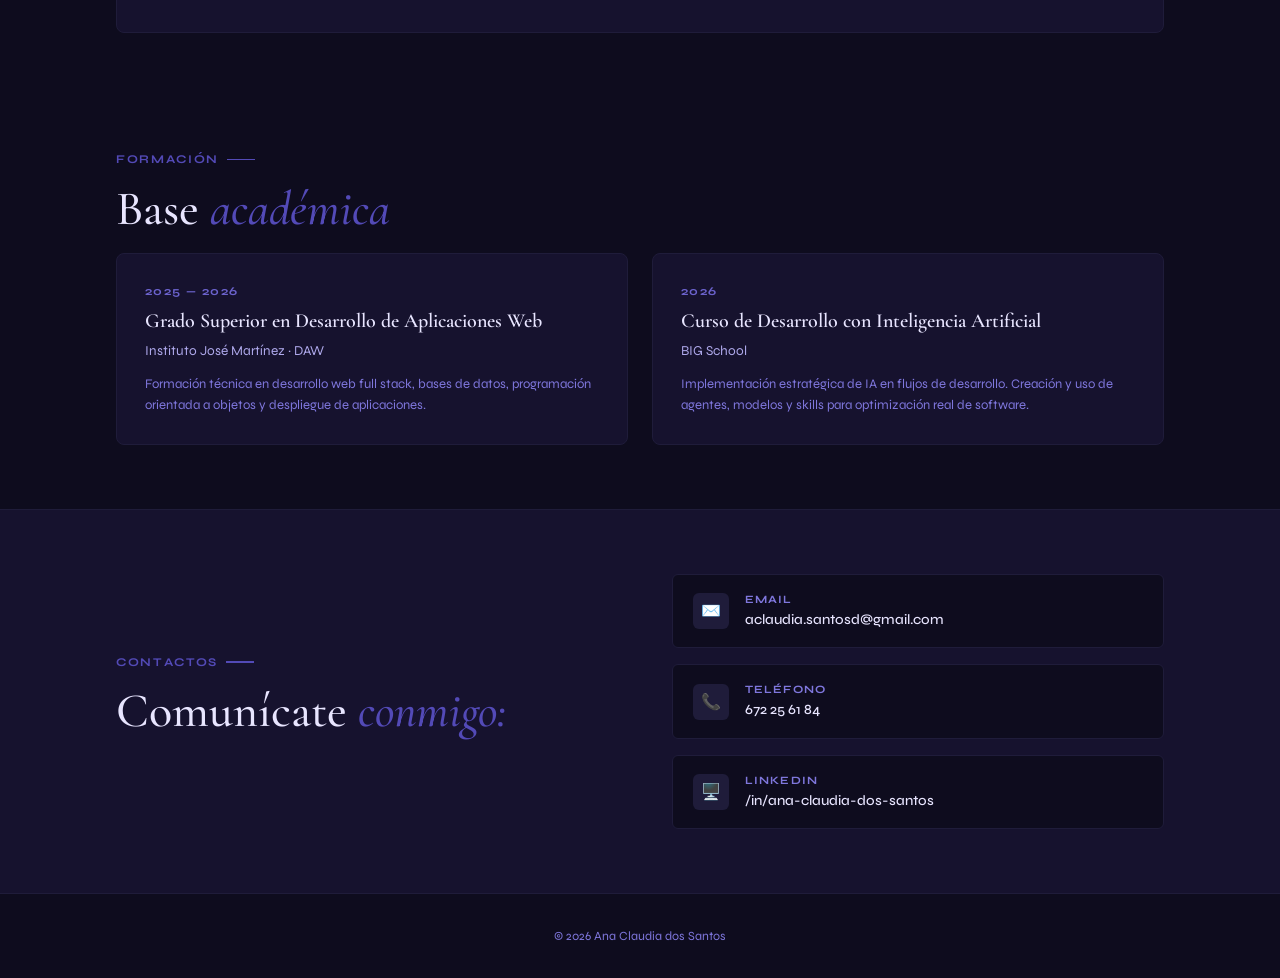
==== commit 9c6e5bb4: "Update project details and links in index.html" ====
--- a/index.html
+++ b/index.html
@@ -188,28 +188,30 @@
           </div>
         </div>
 
-    <!--
+    
         <div class="project-card">
           <div class="project-num">02</div>
-          <div class="project-title" data-i18n="proj2.title">Bot para conseguir entradas</div>
-          <p class="project-desc" data-i18n="proj2.desc">Diseño y desarrollo de bot funcional desde cero. Este bot espera en la cola virtual y consigue tus entradas. Desarrollado con Java y javaScript.</p>
+          <div class="project-title" data-i18n="proj2.title">Generador de Notas para Podcast</div>
+          <p class="project-desc" data-i18n="proj2.desc">Reducción del trabajo manual de gestión de contenido mediante una interfaz interactiva soportada por un CRUD completo.</p>
           <div class="tags">
             <span class="tag">Java</span>
-            <span class="tag">JavaScript</span>
-            <span class="tag">Json</span>
-            <span class="tag">SpringBoot</span>
-          </div>
-          <div class="tags">
-            <a href="https://github.com/Claudia-dss/bot-Compra-Entradas" class="contact-link">
+            <span class="tag">Spring Boot</span>
+            <span class="tag">Spring Data JPA</span>
+            <span class="tag">MVC</span>
+            <span class="tag">API REST</span>
+            <span class="tag">MySQL</span>
+          </div>
+          <div class="tags">
+            <a href="https://github.com/Claudia-dss/Generador-Notas-Podcast.git" class="contact-link">
               <div class="contact-link-icon">🐈‍⬛</div>
               <div class="contact-link-text">
               <span class="contact-link-label">GitHub</span>
-              <span class="contact-link-value">Bot-Entradas</span>
+              <span class="contact-link-value">Notes Generator</span>
               </div>
             </a>
           </div>
         </div>
-
+<!--
         <div class="project-card">
           <div class="project-num">03</div>
           <div class="project-title" data-i18n="proj4.title">Acortador de URLs</div>
@@ -230,16 +232,27 @@
           </div>
         </div>
      -->
-<!--
+
         <div class="project-card" aria-hidden="true">
-          <div class="project-num">01</div>
-          <div class="project-title" data-i18n="proj1.title">Sistema de Gestión de Plantas</div>
-          <p class="project-desc" data-i18n="proj1.desc">Aplicación web fullstack con CRUD completo, diseñada bajo principios de arquitectura limpia. Pensada para el seguimiento botánico.</p>
-          <div class="tags">
-            <span class="tag">Node.js</span>
-            <span class="tag">JavaScript ES6</span>
+          <div class="project-num">02</div>
+          <div class="project-title" data-i18n="proj2.title">Generador de Notas para Podcast</div>
+          <p class="project-desc" data-i18n="proj2.desc">Reducción del trabajo manual de gestión de contenido mediante una interfaz interactiva soportada por un CRUD completo.</p>
+          <div class="tags">
+            <span class="tag">Java</span>
+            <span class="tag">Spring Boot</span>
+            <span class="tag">Spring Data JPA</span>
+            <span class="tag">MVC</span>
+            <span class="tag">API REST</span>
             <span class="tag">MySQL</span>
-            <span class="tag">Bootstrap</span>
+          </div>
+          <div class="tags">
+            <a href="https://github.com/Claudia-dss/Generador-Notas-Podcast.git" class="contact-link">
+              <div class="contact-link-icon">🐈‍⬛</div>
+              <div class="contact-link-text">
+              <span class="contact-link-label">GitHub</span>
+              <span class="contact-link-value">Notes Generator</span>
+              </div>
+            </a>
           </div>
         </div>
 <!--
--- a/styles.css
+++ b/styles.css
@@ -635,7 +635,7 @@
   .soft-skills       { gap: 0.5rem; }
 }
 
-/* ── MARQUEE ── */
+/* ── MARQUEE ── 
 .marquee-wrapper {
   overflow: hidden;
 }
@@ -652,7 +652,7 @@
   to   { transform: translateX(-50%);  }
 }
 
-/* Pausa al pasar el ratón por encima */
+/* Pausa al pasar el ratón por encima 
 .marquee-wrapper:hover .marquee-track {
   animation-play-state: paused;
-}
+}*/
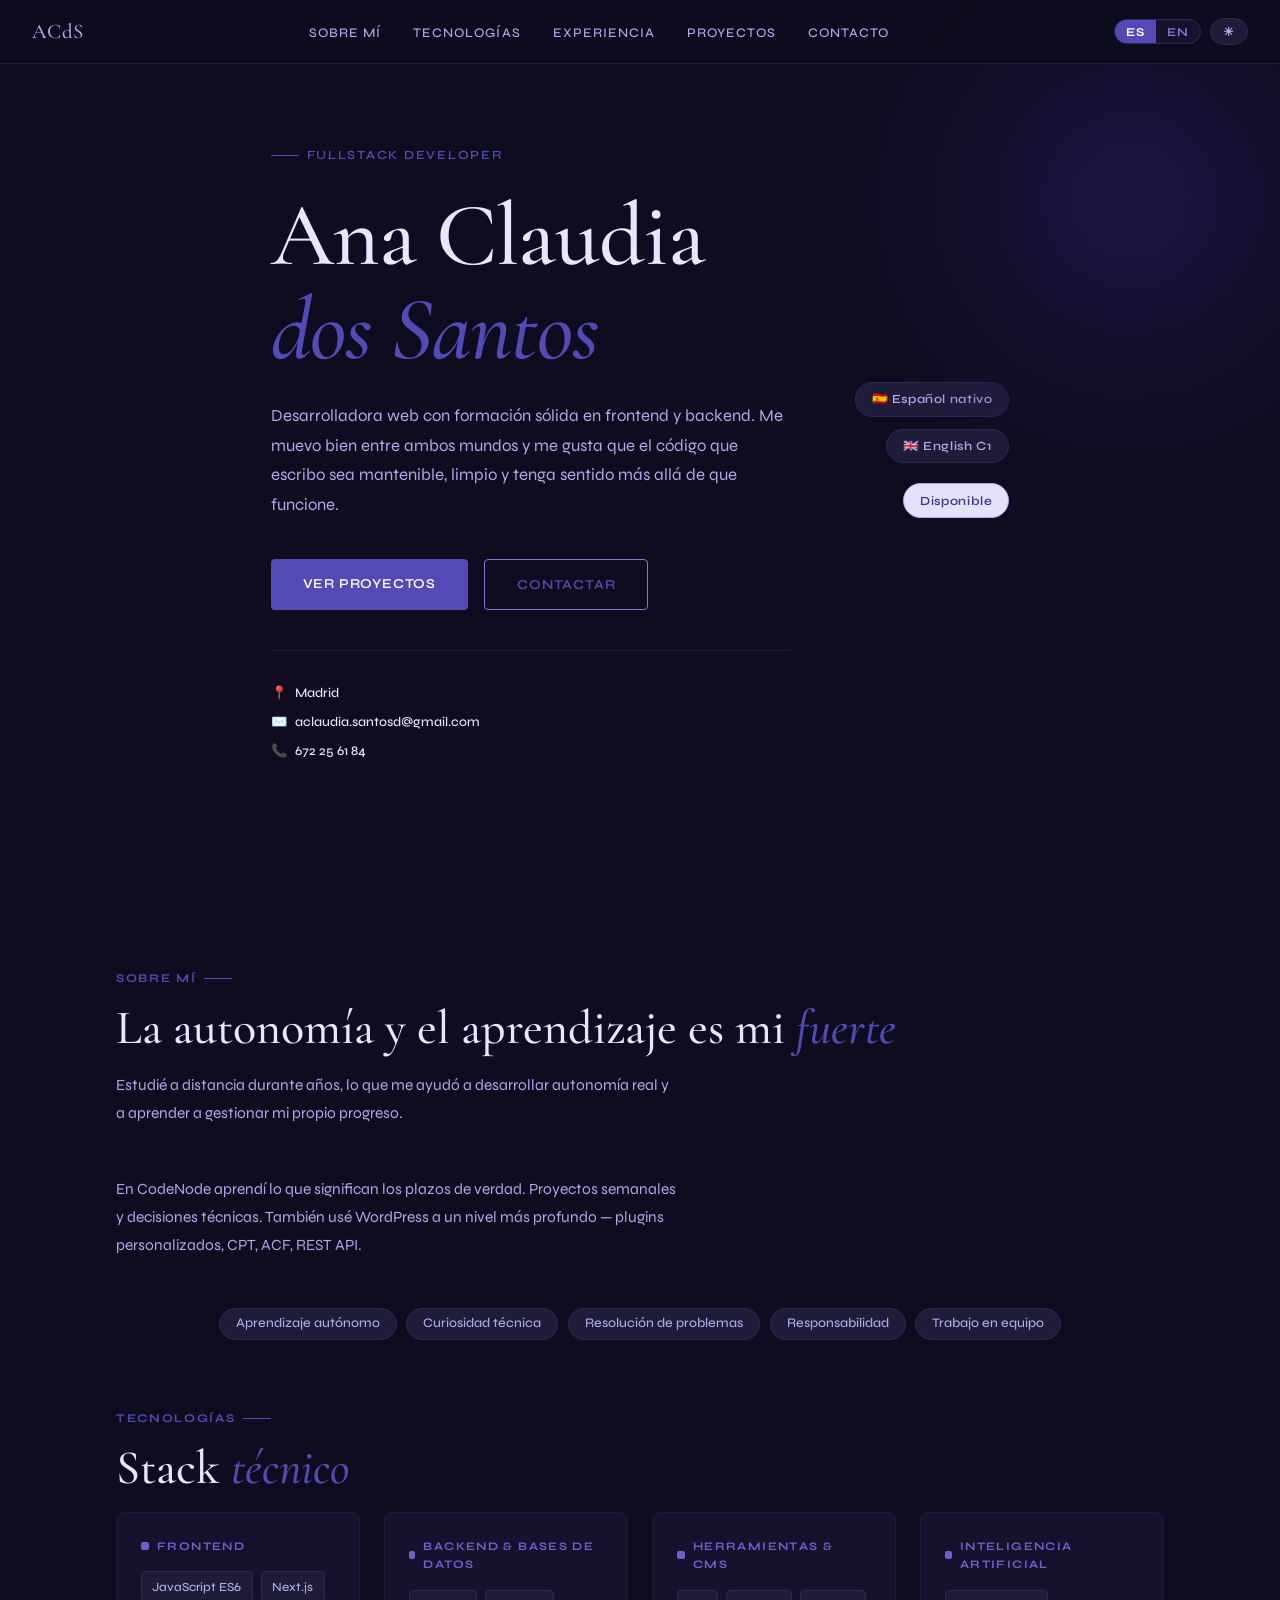
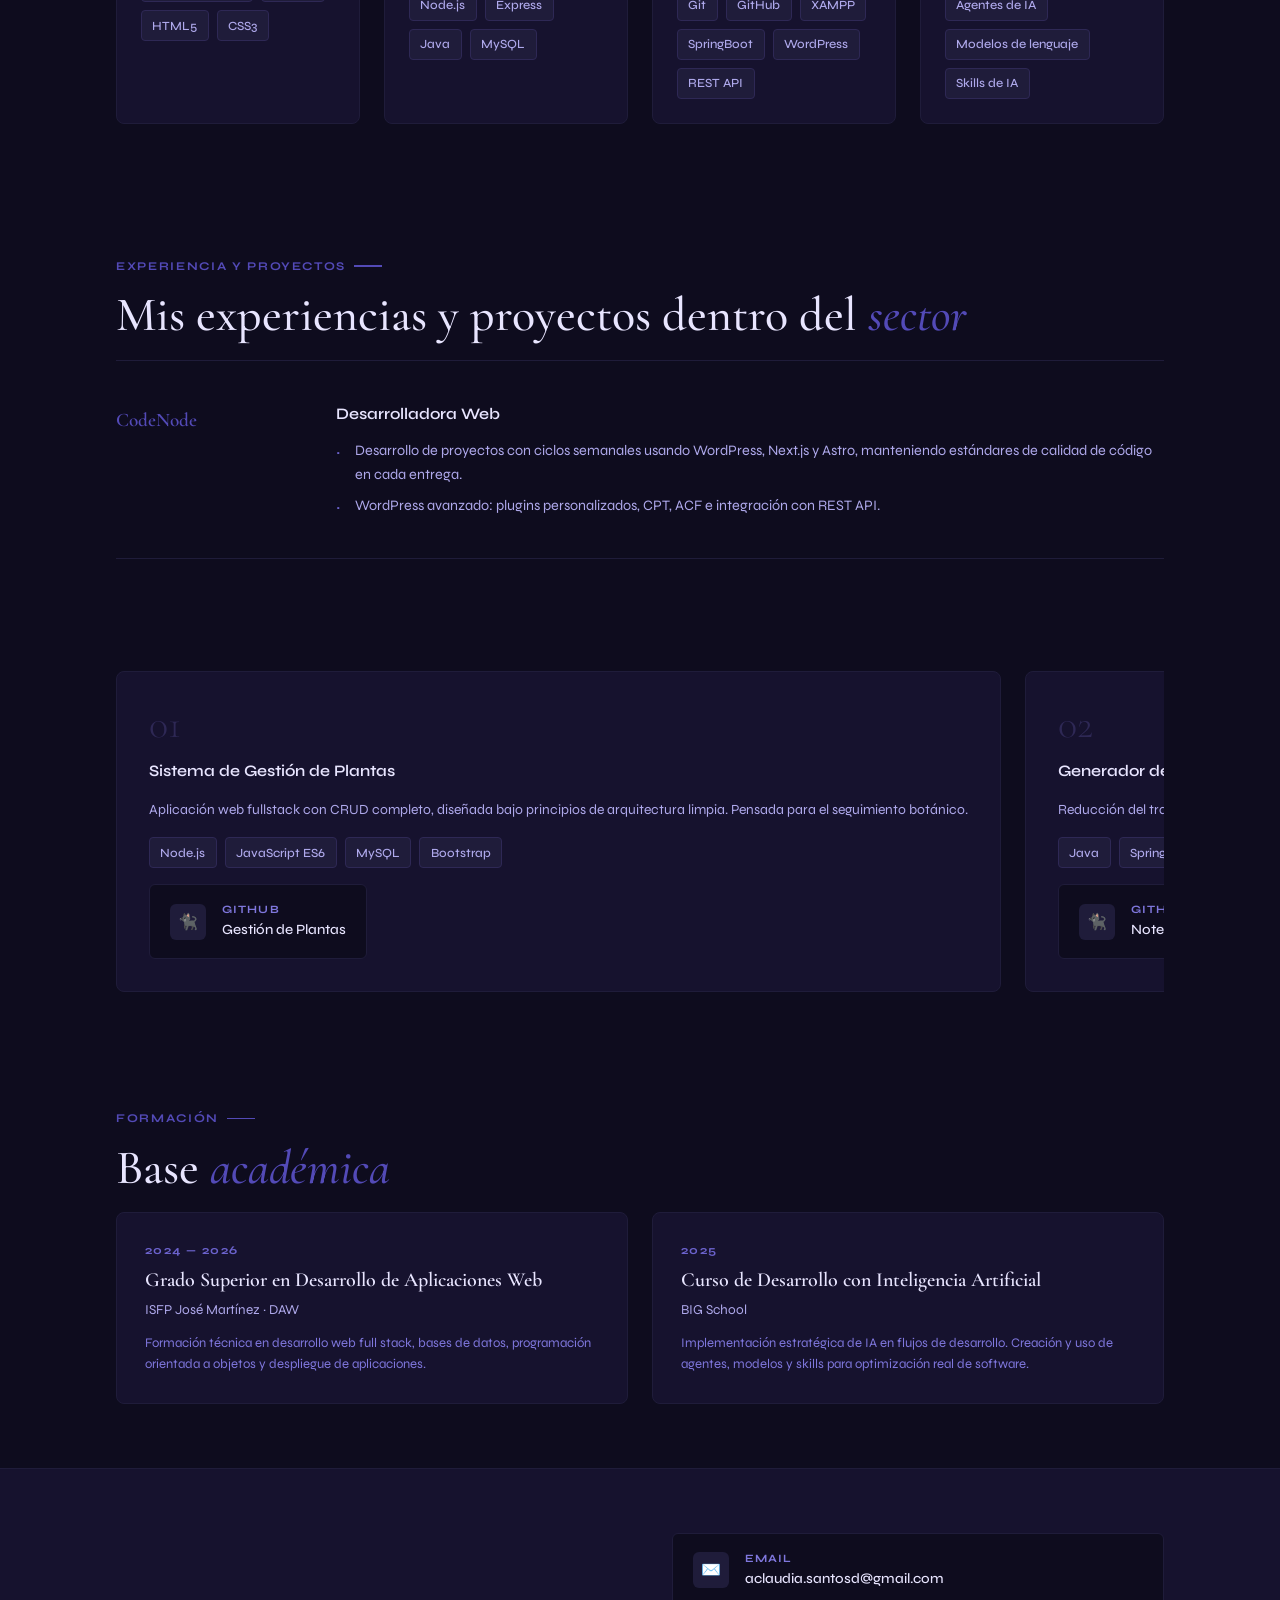
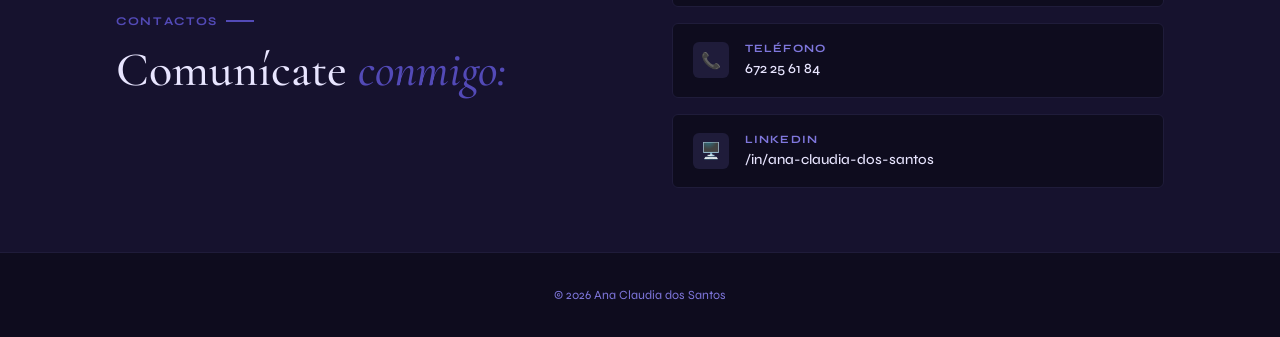
==== commit da808c4d: "Revise project cards and education details Updated project cards with new tags and GitHub links. Mod" ====
--- a/index.html
+++ b/index.html
@@ -166,7 +166,9 @@
 </section>
 <section id="proyectos">
   <div class="container">
-        
+    
+    <div class="marquee-wrapper">
+      <div class="marquee-track">
         <div class="project-card">
           <div class="project-num">01</div>
           <div class="project-title" data-i18n="proj1.title">Sistema de Gestión de Plantas</div>
@@ -234,6 +236,27 @@
      -->
 
         <div class="project-card" aria-hidden="true">
+          <div class="project-num">01</div>
+          <div class="project-title" data-i18n="proj1.title">Sistema de Gestión de Plantas</div>
+          <p class="project-desc" data-i18n="proj1.desc">Aplicación web fullstack con CRUD completo, diseñada bajo principios de arquitectura limpia. Pensada para el seguimiento botánico.</p>
+          <div class="tags">
+            <span class="tag">Node.js</span>
+            <span class="tag">JavaScript ES6</span>
+            <span class="tag">MySQL</span>
+            <span class="tag">Bootstrap</span>
+          </div>
+          <div class="tags">
+            <a href="https://github.com/Claudia-dss/Gestion-Plantas" class="contact-link">
+              <div class="contact-link-icon">🐈‍⬛</div>
+              <div class="contact-link-text">
+              <span class="contact-link-label">GitHub</span>
+              <span class="contact-link-value">Gestión de Plantas</span>
+              </div>
+            </a>
+          </div>
+        </div>
+    
+        <div class="project-card" aria-hidden="true">
           <div class="project-num">02</div>
           <div class="project-title" data-i18n="proj2.title">Generador de Notas para Podcast</div>
           <p class="project-desc" data-i18n="proj2.desc">Reducción del trabajo manual de gestión de contenido mediante una interfaz interactiva soportada por un CRUD completo.</p>
@@ -249,12 +272,15 @@
             <a href="https://github.com/Claudia-dss/Generador-Notas-Podcast.git" class="contact-link">
               <div class="contact-link-icon">🐈‍⬛</div>
               <div class="contact-link-text">
-              <span class="contact-link-label">GitHub</span>
-              <span class="contact-link-value">Notes Generator</span>
-              </div>
-            </a>
-          </div>
-        </div>
+                <span class="contact-link-label">GitHub</span>
+                <span class="contact-link-value">Notes Generator</span>
+              </div>
+            </a>
+          </div>
+        </div>
+      </div>
+    </div>
+        
 <!--
         <div class="project-card" aria-hidden="true">
           <div class="project-num">02</div>
@@ -293,14 +319,14 @@
     <div class="edu-grid reveal">
 
       <div class="edu-card">
-        <div class="edu-year">2025 — 2026</div>
+        <div class="edu-year">2024 — 2026</div>
         <div class="edu-degree" data-i18n="edu1.degree">Grado Superior en Desarrollo de Aplicaciones Web</div>
-        <div class="edu-school">Instituto José Martínez · DAW</div>
+        <div class="edu-school">ISFP José Martínez · DAW</div>
         <p class="edu-note" data-i18n="edu1.note">Formación técnica en desarrollo web full stack, bases de datos, programación orientada a objetos y despliegue de aplicaciones.</p>
       </div>
 
       <div class="edu-card">
-        <div class="edu-year">2026</div>
+        <div class="edu-year">2025</div>
         <div class="edu-degree" data-i18n="edu2.degree">Curso de Desarrollo con Inteligencia Artificial</div>
         <div class="edu-school">BIG School</div>
         <p class="edu-note" data-i18n="edu2.note">Implementación estratégica de IA en flujos de desarrollo. Creación y uso de agentes, modelos y skills para optimización real de software.</p>
--- a/styles.css
+++ b/styles.css
@@ -635,7 +635,7 @@
   .soft-skills       { gap: 0.5rem; }
 }
 
-/* ── MARQUEE ── 
+/* ── MARQUEE ── */
 .marquee-wrapper {
   overflow: hidden;
 }
@@ -655,4 +655,4 @@
 /* Pausa al pasar el ratón por encima 
 .marquee-wrapper:hover .marquee-track {
   animation-play-state: paused;
-}*/
+}
